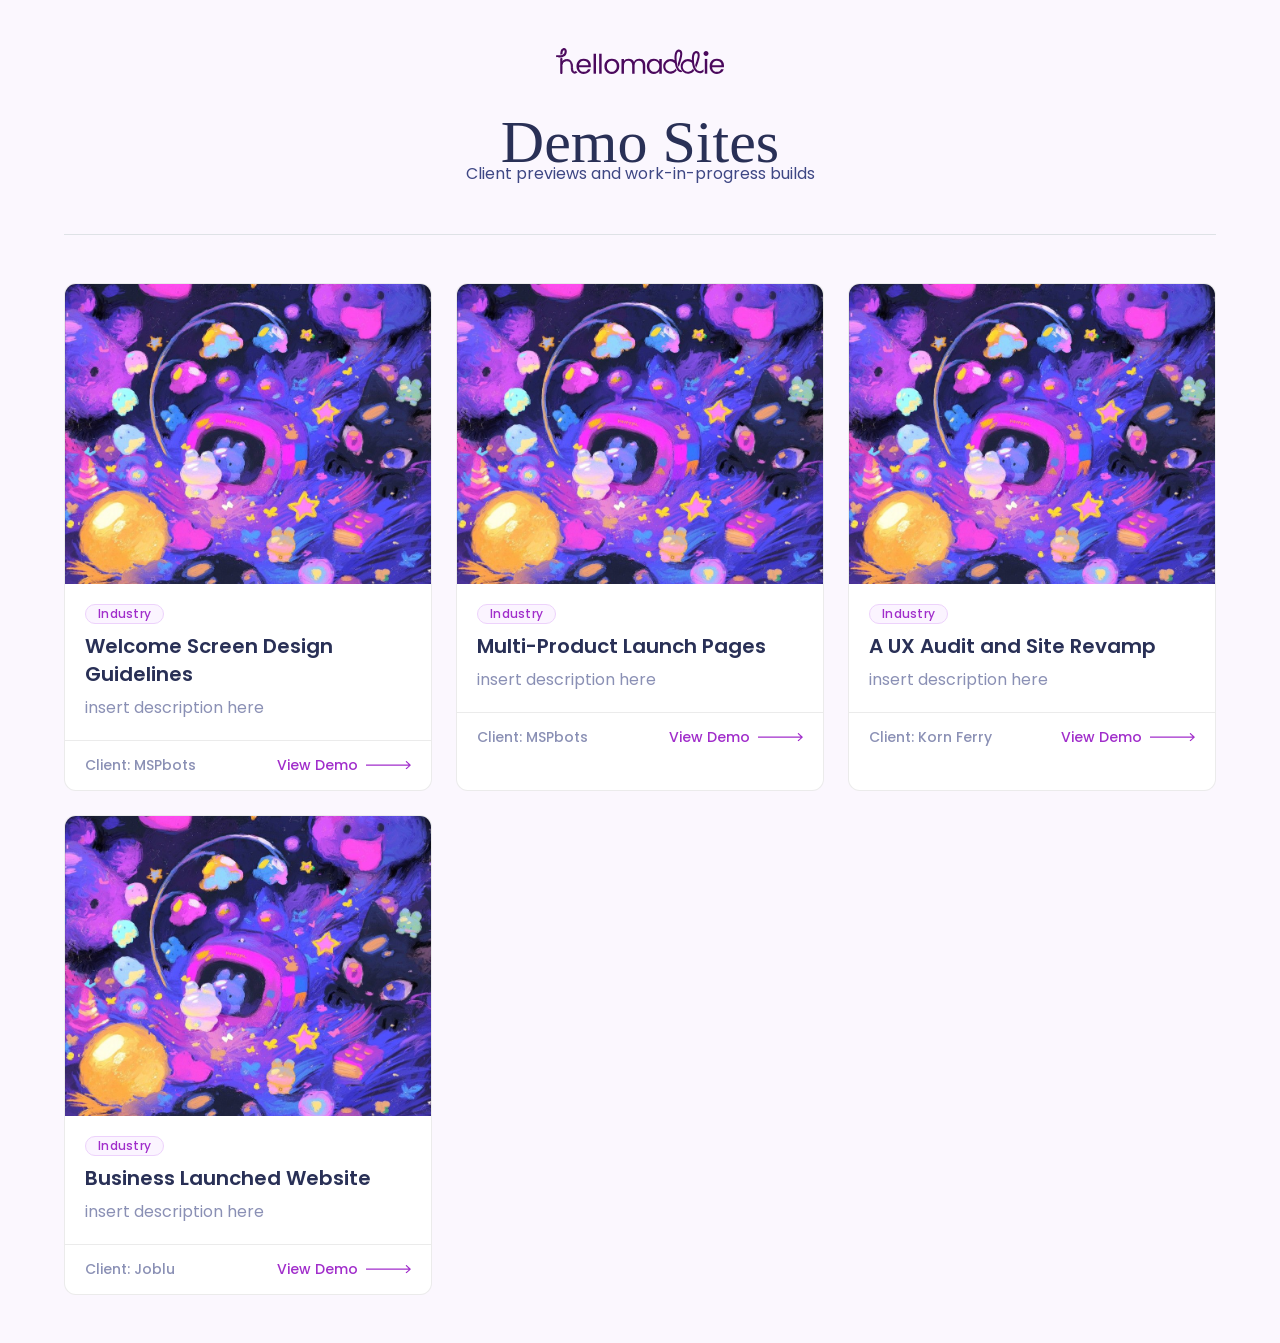
==== index.html @ fa97f10b "first commit" ====
<!DOCTYPE html>
<html lang="en">
    <head>
        <meta charset="UTF-8">
        <meta name="viewport" content="width=device-width, initial-scale=1.0">
        <link rel="icon" type="image/svg" href="">
        <!--SEO START-->
        <title>Demo Sites | hellomaddie</title>
        <meta name="description" content="">
        <meta name="keywords" content="">
        
        <!-- Universal Open Graph -->
        <meta property="og:title" content="">
        <meta property="og:description" content="">
        <meta property="og:image" content=""> <!-- Replace with actual image URL: 1200×630px -->
        <meta property="og:image:alt" content="">
        <meta property="og:url" content="#"> <!-- Needs to be the official URL -->
        <meta property="og:type" content="website">

        <!-- Twitter/X Card -->
        <meta name="twitter:card" content="summary_large_image">
        <meta name="twitter:title" content="">
        <meta name="twitter:description" content="">
        <meta name="twitter:image" content=""> <!-- Replace with actual image URL: 1200×630px -->
        <!--SEO END-->

        <!--Stylesheet START-->
        <link href="https://cdn.jsdelivr.net/npm/bootstrap@5.3.0/dist/css/bootstrap.min.css" rel="stylesheet">
        <link href="main.css" rel="stylesheet">
        <link href="demo-components.css" rel="stylesheet">
        <!--Stylesheet END-->

        <!--Fonts START-->
        <link rel="preconnect" href="https://fonts.googleapis.com">
        <link rel="preconnect" href="https://fonts.gstatic.com" crossorigin>
        <link href="https://fonts.googleapis.com/css2?family=Poppins:ital,wght@0,100;0,200;0,300;0,400;0,500;0,600;0,700;0,800;0,900;1,100;1,200;1,300;1,400;1,500;1,600;1,700;1,800;1,900&display=swap" rel="stylesheet">
        <!--Fonts END-->
    </head>

    <body>
        <header class="pb-5 border-bottom">
            <div class="d-flex justify-content-center py-5">
                <a href="#">
                    <img src="imgs/hellomaddie-logo.svg" alt="hellomaddie-logo">
                </a>
            </div>
            <div class="text-center">
                <h1 class="display-text">Demo Sites</h1>
                <p>Client previews and work-in-progress builds</p>
            </div>
            <div class="header-divider"></div>
        </header>

        <!-- ===== Card Grid START ===== -->
        <div class="cards-container my-5">
            <!-- ── Design Guidelines ── --> 
             <a href="welcom-screen-guidelines/index.html" class="demo-card">
                <img class="card-thumbnail" src="imgs/placeholder-img-sample.png" alt="#">
                <div class="card-body-inner">
                    <div class="card-meta">
                        <span class="pill pill-website">Industry</span>
                    </div>
                    <h6>Welcome Screen Design Guidelines</h6>
                    <p class="card-description">insert description here</p>
                </div>
                <div class="card-footer-inner">
                    <p class="card-client">Client: MSPbots</p>
                    <div class="demo-btn">
                        <p>View Demo</p>
                        <img src="imgs/arrow.svg">
                    </div>
                </div>
            </a>

            <!-- ── MSPbots ── -->
            <a href="mspbots/trupeer.html" class="demo-card">
                <img class="card-thumbnail" src="imgs/placeholder-img-sample.png" alt="#">
                <div class="card-body-inner">
                    <div class="card-meta">
                        <span class="pill pill-website">Industry</span>
                    </div>
                    <h6>Multi-Product Launch Pages</h6>
                    <p class="card-description">insert description here</p>
                </div>
                <div class="card-footer-inner">
                    <p class="card-client">Client: MSPbots</p>
                    <div class="demo-btn">
                        <p>View Demo</p>
                        <img src="imgs/arrow.svg">
                    </div>
                </div>
            </a>

            <!-- ── Korn Ferry ── --> 
             <a href="#" class="demo-card">
                <img class="card-thumbnail" src="imgs/placeholder-img-sample.png" alt="#">
                <div class="card-body-inner">
                    <div class="card-meta">
                        <span class="pill pill-website">Industry</span>
                    </div>
                    <h6>A UX Audit and Site Revamp</h6>
                    <p class="card-description">insert description here</p>
                </div>
                <div class="card-footer-inner">
                    <p class="card-client">Client: Korn Ferry</p>
                    <div class="demo-btn">
                        <p>View Demo</p>
                        <img src="imgs/arrow.svg">
                    </div>
                </div>
            </a>

            <!-- ── Joblu ── --> 
             <a href="#" class="demo-card">
                <img class="card-thumbnail" src="imgs/placeholder-img-sample.png" alt="#">
                <div class="card-body-inner">
                    <div class="card-meta">
                        <span class="pill pill-website">Industry</span>
                    </div>
                    <h6>Business Launched Website</h6>
                    <p class="card-description">insert description here</p>
                </div>
                <div class="card-footer-inner">
                    <p class="card-client">Client: Joblu</p>
                    <div class="demo-btn">
                        <p>View Demo</p>
                        <img src="imgs/arrow.svg">
                    </div>
                </div>
            </a>
        </div>
        <!-- ===== Card Grid END ===== --> 

        <!--Bootstrap JS START-->
        <script src="https://cdn.jsdelivr.net/npm/bootstrap@5.3.0/dist/js/bootstrap.bundle.min.js"></script>
        <!--Bootstrap JS END-->
    </body>
</html>
---- main.css ----
/* ───────────────────────────────────────────────
    TABLE OF CONTENTS
    1. Global Settings 
    2. Primitive Tokens
        2.A. Color Palettes
        2.B. Typography Tokens
        2.C. Spacing Tokens
    3. CSS Variables - Design Tokens
        2.A. Spacing Scale
    4. Page Layout
    5. Typography
    6. Responsive Settings
───────────────────────────────────────────────*/

/* ───────────────────────────────────────────────
Global Settings
───────────────────────────────────────────────*/
* {
    margin:     0;
    padding:    0;
    box-sizing: border-box;
}

html, body {
    overflow-x:  hidden;
    overflow-x:  clip;
    font-family: 'Poppins', sans-serif;
}

/*Import*/
@font-face {
    font-family: 'Hello Radio';
    src:          url(Hello\ Radio.ttf);
}


:root {
    /* ───────────────────────────────────────────────
    Primitive Tokens > Color Palettes
    ───────────────────────────────────────────────*/
    --page-bg:      #fbf7fe;
    --card-surface: #ffffff;
    --border:       rgba(0, 0, 0, 0.08);
    --border-hover: rgba(209, 127, 243, 0.5);

    /*Buttons*/
    --accent:    #A12ECB; 
    --accent-dim:rgba(161, 46, 203, 0.5); 

    /*Text*/
    --text-primary:#293056; 
    --text-body:   #3E4784; 
    --text-muted:  #aeaec3; /*placeholder text*/
    
    /* ───────────────────────────────────────────────
    Primitive Tokens > Typography Tokens
    ───────────────────────────────────────────────*/
    --font-sans:    'Poppins';
    --font-script:  'Hello Radio';
    /*--font-mono:  for coding if ever I finally need it :)*/
    
    --text-xs:   0.75rem;    /* 12px */
    --text-sm:   0.875rem;   /* 14px */
    --text-base: 1rem;       /* 16px */
    --text-md:   1.125rem;   /* 18px */
    --text-lg:   1.25rem;    /* 20px */
    --text-xl:   1.5rem;     /* 24px */
    --text-2xl:  1.875rem;   /* 30px */
    --text-3xl:  2.25rem;    /* 36px */
    --text-4xl:  3rem;       /* 48px */

    --font-weight-light:    300;
    --font-weight-regular:  400;
    --font-weight-medium:   500;
    --font-weight-semibold: 600;
    --font-weight-bold:     700;

    /* ───────────────────────────────────────────────
    Primitive Tokens > Spacing Tokens
    ───────────────────────────────────────────────*/
    --space-0:  0px;
    --space-1:  4px;
    --space-2:  8px;
    --space-3:  12px;
    --space-4:  16px;
    --space-5:  20px;
    --space-6:  24px;
    --space-7:  32px;
    --space-8:  40px;
    --space-9:  48px;
    --space-10: 64px;
    --space-11: 80px;
    --space-12: 96px;

    /* ───────────────────────────────────────────────
    Primitive Tokens > Border Radius
    ───────────────────────────────────────────────*/
    --radius-sm:   12px;
    --radius-full: 999px;
}

/* ───────────────────────────────────────────────
CSS Variables - Design Tokens
───────────────────────────────────────────────*/
/*Spacing Scale START*/
    .space-0  {gap:var(--space-0);}
    .space-1  {gap:var(--space-1);}
    .space-2  {gap:var(--space-2);}
    .space-3  {gap:var(--space-3);}
    .space-4  {gap:var(--space-4);}
    .space-5  {gap:var(--space-5);}
    .space-6  {gap:var(--space-6);}
    .space-7  {gap:var(--space-7);}
    .space-8  {gap:var(--space-8);}  
    .space-9  {gap:var(--space-9);}
    .space-10 {gap:var(--space-10);}
    .space-11 {gap:var(--space-11);}
    .space-12 {gap:var(--space-12);}
/*Spacing Scale END*/

/* ───────────────────────────────────────────────
Page Layout
───────────────────────────────────────────────*/
body {
    width:            100%;
    padding-left:     5%;
    padding-right:    5%;
    background-color: var(--page-bg);
}

/* ───────────────────────────────────────────────
Typography
───────────────────────────────────────────────*/
.display-text {
    font-family: var(--font-script);
    font-size:   60px;
    line-height: 40px;
}

h1, h2, h3, h4, h5, h6 {
    color:         var(--text-primary);
    margin-bottom: var(--space-0);
}

h6 {
    font-size:   var(--text-lg);
    line-height: 28px;
    font-weight: var(--font-weight-semibold);
}

p {
    color:         var(--text-body);
    font-family:   var(--font-sans);
    margin-bottom: var(--space-0);
}

/* ───────────────────────────────────────────────
Responsive Settings
───────────────────────────────────────────────*/
@media screen and (min-width: 1920px) {}

/*Widescreen*/ /*xxl*/
@media screen and (min-width: 1440px) {}

/*Tablet LG START*/ /*lg*/
@media screen and (max-width: 992px) {}

/*Tablet*/ /*md*/
@media screen and (max-width: 768px) {}

/*Mobile*/ /*sm*/
@media screen and (max-width: 567px) {}
---- demo-components.css ----
/* ───────────────────────────────────────────────
    TABLE OF CONTENTS
    1. Demo Cards
───────────────────────────────────────────────*/

/* ───────────────────────────────────────────────
Demo Card
───────────────────────────────────────────────*/
/*Grid*/
    .cards-container {
        display: grid;
        grid-template-columns: repeat(3, 1fr);
        gap: var(--space-6);
    }

/*The actual card*/
    .demo-card {
        background: var(--card-surface);
        border: 1px solid var(--border);
        border-radius: var(--radius-sm);
        overflow: hidden;
        display: flex;
        flex-direction: column;
        transition: border-color 0.2s ease, box-shadow 0.2s ease, transform 0.2s ease;
        text-decoration: none;
        color: inherit;
    }

    .demo-card:hover {
        border-color: var(--border-hover);
        box-shadow: 0 0 0 1px var(--border-hover), 0 8px 32px rgba(0,0,0,0.1);
        transform: translateY(-2px);
        color: inherit;
        text-decoration: none;
    }

    .card-thumbnail {
        width: 100%;
        height: 300px;
        object-fit: cover;
        position: relative;
        overflow: hidden;
        flex-shrink: 0;
    }

    .card-body-inner {
        padding: var(--space-5);
        display: flex;
        flex-direction: column;
        gap: var(--space-2);
    }

    .card-meta {
        display: flex;
        align-items: center;
        gap: var(--space-2);
    }

    .card-description {
        opacity: 0.60;
    }

    .card-client {
        font-size: var(--text-sm);
        color: var(--text-body);
        opacity: 0.6;
        font-weight: var(--font-weight-medium);
    }

    .card-footer-inner {
        display: flex;
        align-items: center;
        justify-content: space-between;
        padding: 14px 20px;
        border-top: 1px solid var(--border);
    }

    .demo-btn {
        display: flex;
        align-items: center;
        gap: var(--space-2);
    }

    .demo-btn p {
        font-size: var(--text-sm);
        font-weight: var(--font-weight-medium);
        color: var(--accent);
    }

    .demo-btn img {width: 45px;}


    .pill {
        border-radius: var(--radius-full);
        display:       inline-block;
        padding:       0px 12px;
        width:         fit-content;

        /*Text*/
        font-size: var(--text-xs);
        font-style: normal;
        font-weight: var(--font-weight-medium);
        letter-spacing: 0.26px;
        text-align: center;
    }

    .pill-website {
        border: 1px solid #EDD2FC;
        background-color: #FBF4FF;
        color: #A12ECB;
    }

/* ───────────────────────────────────────────────
Responsive Settings
───────────────────────────────────────────────*/
@media screen and (min-width: 1920px) {}

/*Widescreen*/ /*xxl*/
@media screen and (min-width: 1440px) {}

/*Tablet LG START*/ /*lg*/
@media screen and (max-width: 992px) {
    .cards-container {grid-template-columns: repeat(2, 1fr);}
}

/*Tablet*/ /*md*/
@media screen and (max-width: 768px) {
    .card-thumbnail {height: 200px;}
}

/*Mobile*/ /*sm*/
@media screen and (max-width: 567px) {
    .cards-container {grid-template-columns: repeat(1, 1fr);}

    .card-thumbnail {height: 250px;}
}
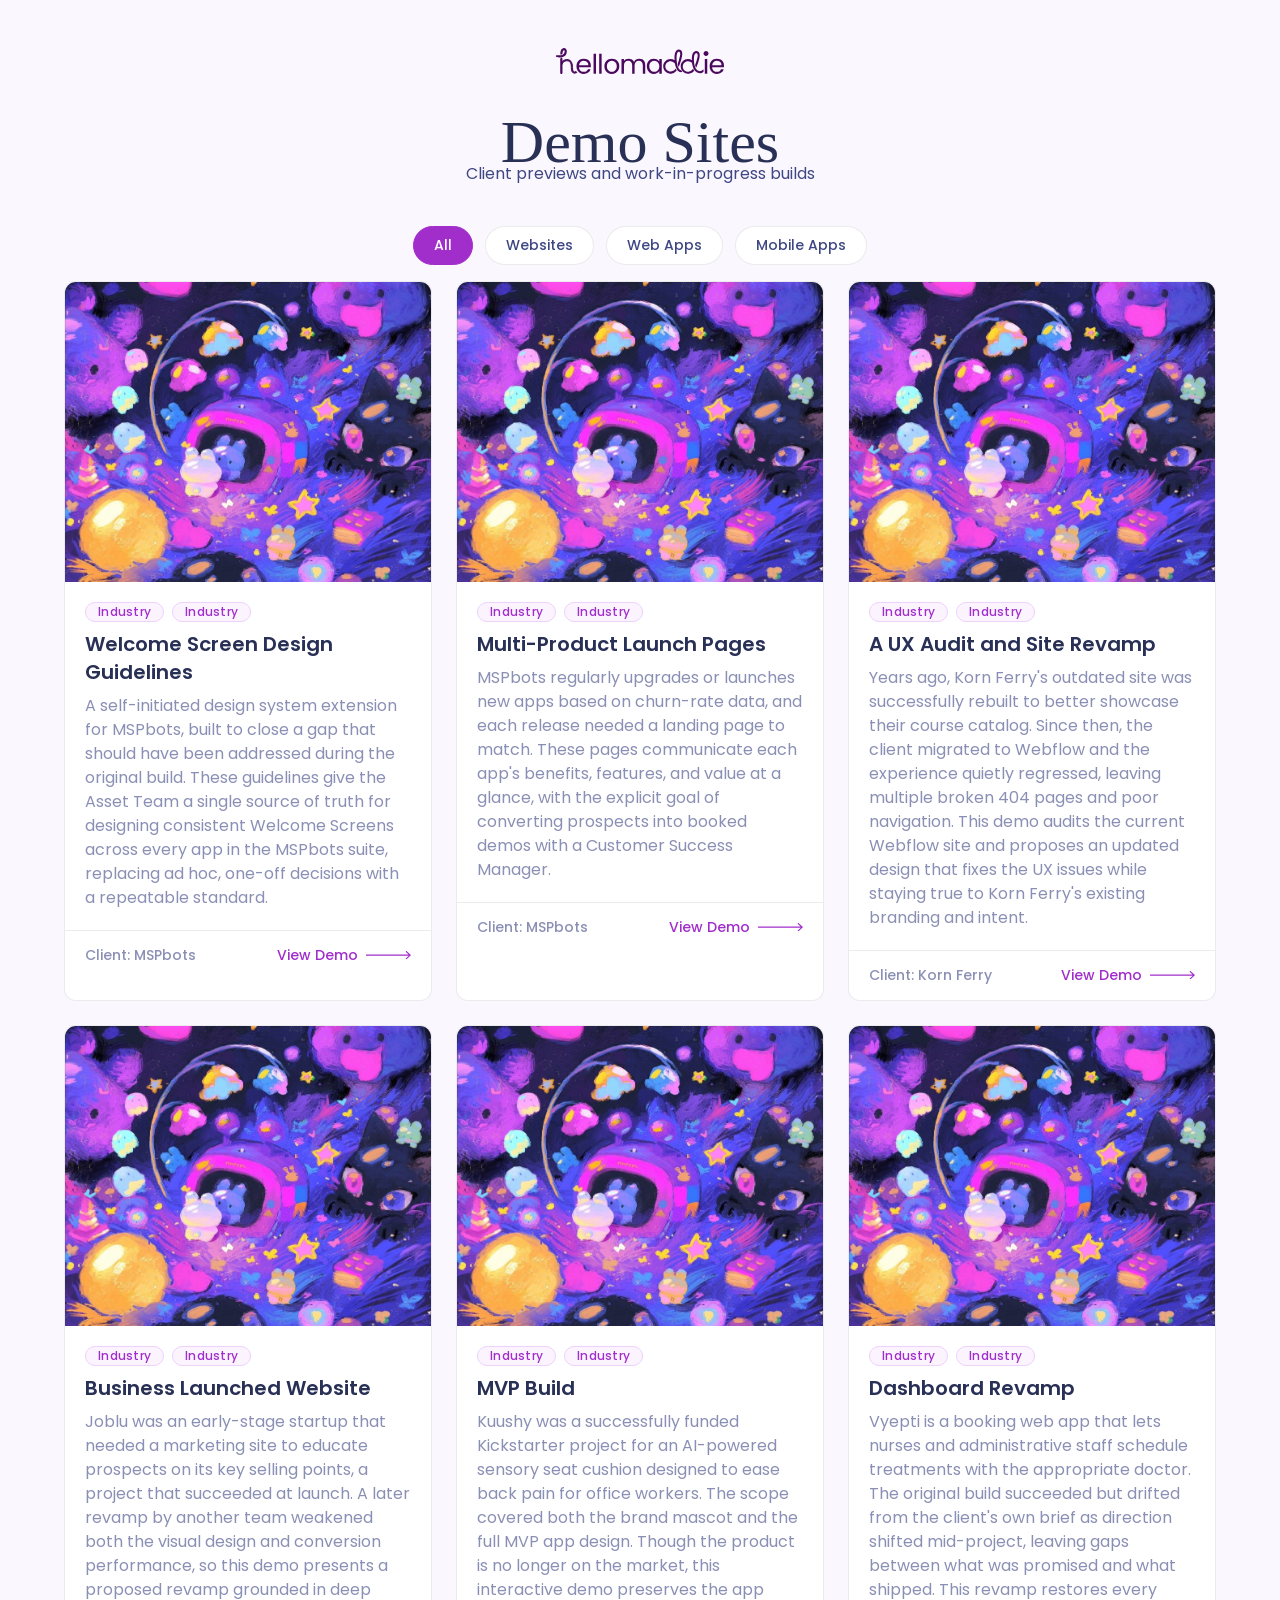
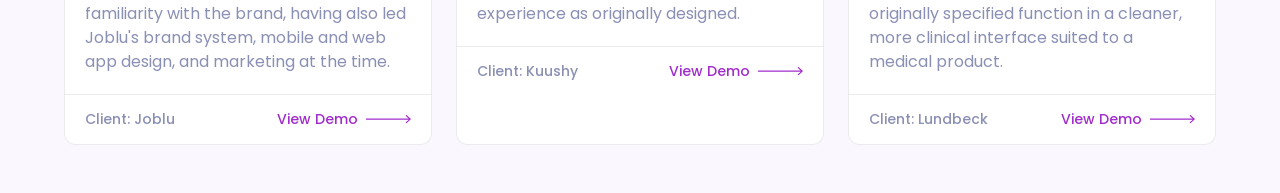
==== commit 18e65003: "updated demo catalogue page" ====
--- a/index.html
+++ b/index.html
@@ -38,7 +38,7 @@
     </head>
 
     <body>
-        <header class="pb-5 border-bottom">
+        <header class="pb-2">
             <div class="d-flex justify-content-center py-5">
                 <a href="#">
                     <img src="imgs/hellomaddie-logo.svg" alt="hellomaddie-logo">
@@ -51,17 +51,26 @@
             <div class="header-divider"></div>
         </header>
 
+        <!--Tab Buttons-->
+        <div class="tab-buttons">
+            <button type="button" class="tab-btn active" data-filter="all">All</button>
+            <button type="button" class="tab-btn" data-filter="website">Websites</button>
+            <button type="button" class="tab-btn" data-filter="webapp">Web Apps</button>
+            <button type="button" class="tab-btn" data-filter="mobileapp">Mobile Apps</button>
+        </div>
+
         <!-- ===== Card Grid START ===== -->
-        <div class="cards-container my-5">
-            <!-- ── Design Guidelines ── --> 
-             <a href="welcom-screen-guidelines/index.html" class="demo-card">
+        <div class="cards-container mt-3 mb-5">
+            <!-- ── Design Guidelines ── -->
+             <a href="welcom-screen-guidelines/index.html" class="demo-card" data-category="website">
                 <img class="card-thumbnail" src="imgs/placeholder-img-sample.png" alt="#">
                 <div class="card-body-inner">
                     <div class="card-meta">
                         <span class="pill pill-website">Industry</span>
+                        <span class="pill pill-website">Industry</span>
                     </div>
                     <h6>Welcome Screen Design Guidelines</h6>
-                    <p class="card-description">insert description here</p>
+                    <p class="card-description">A self-initiated design system extension for MSPbots, built to close a gap that should have been addressed during the original build. These guidelines give the Asset Team a single source of truth for designing consistent Welcome Screens across every app in the MSPbots suite, replacing ad hoc, one-off decisions with a repeatable standard.</p>
                 </div>
                 <div class="card-footer-inner">
                     <p class="card-client">Client: MSPbots</p>
@@ -73,14 +82,15 @@
             </a>
 
             <!-- ── MSPbots ── -->
-            <a href="mspbots/trupeer.html" class="demo-card">
+            <a href="mspbots/trupeer.html" class="demo-card" data-category="website">
                 <img class="card-thumbnail" src="imgs/placeholder-img-sample.png" alt="#">
                 <div class="card-body-inner">
                     <div class="card-meta">
                         <span class="pill pill-website">Industry</span>
+                        <span class="pill pill-website">Industry</span>
                     </div>
                     <h6>Multi-Product Launch Pages</h6>
-                    <p class="card-description">insert description here</p>
+                    <p class="card-description">MSPbots regularly upgrades or launches new apps based on churn-rate data, and each release needed a landing page to match. These pages communicate each app's benefits, features, and value at a glance, with the explicit goal of converting prospects into booked demos with a Customer Success Manager.</p>
                 </div>
                 <div class="card-footer-inner">
                     <p class="card-client">Client: MSPbots</p>
@@ -91,15 +101,16 @@
                 </div>
             </a>
 
-            <!-- ── Korn Ferry ── --> 
-             <a href="#" class="demo-card">
+            <!-- ── Korn Ferry ── -->
+             <a href="#" class="demo-card" data-category="website">
                 <img class="card-thumbnail" src="imgs/placeholder-img-sample.png" alt="#">
                 <div class="card-body-inner">
                     <div class="card-meta">
                         <span class="pill pill-website">Industry</span>
+                        <span class="pill pill-website">Industry</span>
                     </div>
                     <h6>A UX Audit and Site Revamp</h6>
-                    <p class="card-description">insert description here</p>
+                    <p class="card-description">Years ago, Korn Ferry's outdated site was successfully rebuilt to better showcase their course catalog. Since then, the client migrated to Webflow and the experience quietly regressed, leaving multiple broken 404 pages and poor navigation. This demo audits the current Webflow site and proposes an updated design that fixes the UX issues while staying true to Korn Ferry's existing branding and intent.</p>
                 </div>
                 <div class="card-footer-inner">
                     <p class="card-client">Client: Korn Ferry</p>
@@ -110,15 +121,16 @@
                 </div>
             </a>
 
-            <!-- ── Joblu ── --> 
-             <a href="#" class="demo-card">
+            <!-- ── Joblu ── -->
+             <a href="#" class="demo-card" data-category="website">
                 <img class="card-thumbnail" src="imgs/placeholder-img-sample.png" alt="#">
                 <div class="card-body-inner">
                     <div class="card-meta">
                         <span class="pill pill-website">Industry</span>
+                        <span class="pill pill-website">Industry</span>
                     </div>
                     <h6>Business Launched Website</h6>
-                    <p class="card-description">insert description here</p>
+                    <p class="card-description">Joblu was an early-stage startup that needed a marketing site to educate prospects on its key selling points, a project that succeeded at launch. A later revamp by another team weakened both the visual design and conversion performance, so this demo presents a proposed revamp grounded in deep familiarity with the brand, having also led Joblu's brand system, mobile and web app design, and marketing at the time.</p>
                 </div>
                 <div class="card-footer-inner">
                     <p class="card-client">Client: Joblu</p>
@@ -128,11 +140,52 @@
                     </div>
                 </div>
             </a>
+
+            <!-- ── Kuushy ── -->
+             <a href="#" class="demo-card" data-category="mobileapp">
+                <img class="card-thumbnail" src="imgs/placeholder-img-sample.png" alt="#">
+                <div class="card-body-inner">
+                    <div class="card-meta">
+                        <span class="pill pill-website">Industry</span>
+                        <span class="pill pill-website">Industry</span>
+                    </div>
+                    <h6>MVP Build</h6>
+                    <p class="card-description">Kuushy was a successfully funded Kickstarter project for an AI-powered sensory seat cushion designed to ease back pain for office workers. The scope covered both the brand mascot and the full MVP app design. Though the product is no longer on the market, this interactive demo preserves the app experience as originally designed.</p>
+                </div>
+                <div class="card-footer-inner">
+                    <p class="card-client">Client: Kuushy</p>
+                    <div class="demo-btn">
+                        <p>View Demo</p>
+                        <img src="imgs/arrow.svg">
+                    </div>
+                </div>
+            </a>
+
+            <!-- ── Vypeti ── -->
+             <a href="#" class="demo-card" data-category="webapp">
+                <img class="card-thumbnail" src="imgs/placeholder-img-sample.png" alt="#">
+                <div class="card-body-inner">
+                    <div class="card-meta">
+                        <span class="pill pill-website">Industry</span>
+                        <span class="pill pill-website">Industry</span>
+                    </div>
+                    <h6>Dashboard Revamp</h6>
+                    <p class="card-description">Vyepti is a booking web app that lets nurses and administrative staff schedule treatments with the appropriate doctor. The original build succeeded but drifted from the client's own brief as direction shifted mid-project, leaving gaps between what was promised and what shipped. This revamp restores every originally specified function in a cleaner, more clinical interface suited to a medical product.</p>
+                </div>
+                <div class="card-footer-inner">
+                    <p class="card-client">Client: Lundbeck</p>
+                    <div class="demo-btn">
+                        <p>View Demo</p>
+                        <img src="imgs/arrow.svg">
+                    </div>
+                </div>
+            </a>
         </div>
-        <!-- ===== Card Grid END ===== --> 
+        <!-- ===== Card Grid END ===== -->
 
         <!--Bootstrap JS START-->
         <script src="https://cdn.jsdelivr.net/npm/bootstrap@5.3.0/dist/js/bootstrap.bundle.min.js"></script>
         <!--Bootstrap JS END-->
+        <script src="script.js"></script>
     </body>
 </html>
--- a/demo-components.css
+++ b/demo-components.css
@@ -1,6 +1,7 @@
 /* ───────────────────────────────────────────────
     TABLE OF CONTENTS
     1. Demo Cards
+    2. Tab Buttons
 ───────────────────────────────────────────────*/
 
 /* ───────────────────────────────────────────────
@@ -110,6 +111,46 @@
         color: #A12ECB;
     }
 
+    .demo-card.hidden {display: none;}
+
+/* ───────────────────────────────────────────────
+Tab Buttons
+───────────────────────────────────────────────*/
+    .tab-buttons {
+        margin-top:      var(--space-7);
+        display:         flex;
+        align-items:     center;
+        justify-content: center;
+        flex-wrap:       wrap;
+        gap:             var(--space-3);
+    }
+
+    .tab-btn {
+        border:           1px solid var(--border);
+        background-color: var(--card-surface);
+        border-radius:    var(--radius-full);
+        padding:          8px 20px;
+
+        /*Text*/
+        font-family:   var(--font-sans);
+        font-size:     var(--text-sm);
+        font-weight:   var(--font-weight-medium);
+        color:         var(--text-body);
+
+        cursor:     pointer;
+        transition: background-color 0.2s ease, border-color 0.2s ease, color 0.2s ease;
+    }
+
+    .tab-btn:hover {
+        border-color: var(--border-hover);
+    }
+
+    .tab-btn.active {
+        background-color: var(--accent);
+        border-color:     var(--accent);
+        color:            #ffffff;
+    }
+
 /* ───────────────────────────────────────────────
 Responsive Settings
 ───────────────────────────────────────────────*/
@@ -133,4 +174,11 @@
     .cards-container {grid-template-columns: repeat(1, 1fr);}
 
     .card-thumbnail {height: 250px;}
+
+    .tab-buttons {gap: var(--space-2);}
+
+    .tab-btn {
+        padding:   6px 14px;
+        font-size: var(--text-xs);
+    }
 }
